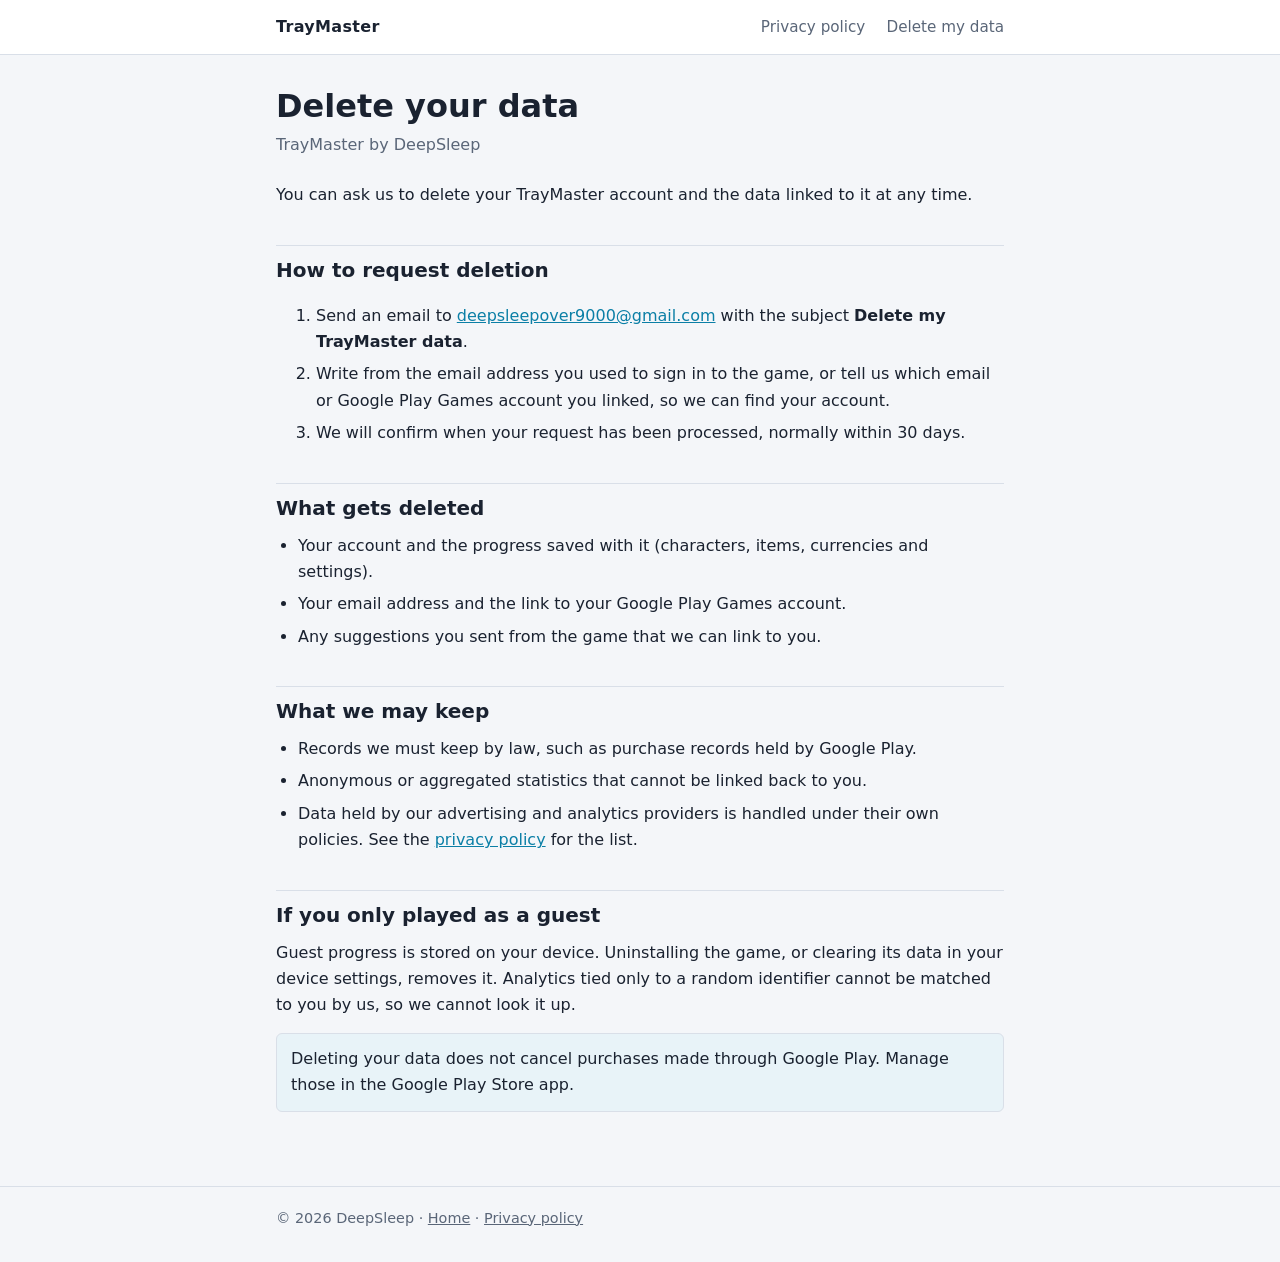
==== delete-account/index.html @ 9b9cc0de "privacy settings initial commit" ====
<!doctype html>
<html lang="en">
<head>
  <meta charset="utf-8">
  <meta name="viewport" content="width=device-width, initial-scale=1">
  <title>Delete Your Data - TrayMaster</title>
  <meta name="description" content="How to ask DeepSleep to delete your TrayMaster account and data.">
  <link rel="stylesheet" href="../assets/style.css">
</head>
<body>
  <header class="site">
    <div class="wrap">
      <a class="brand" href="../">TrayMaster</a>
      <nav>
        <a href="../privacy/">Privacy policy</a>
        <a href="./">Delete my data</a>
      </nav>
    </div>
  </header>

  <main>
    <div class="wrap">
      <h1>Delete your data</h1>
      <p class="meta">TrayMaster by DeepSleep</p>

      <p>You can ask us to delete your TrayMaster account and the data linked to it at any time.</p>

      <h2>How to request deletion</h2>
      <ol>
        <li>Send an email to <a href="mailto:deepsleepover9000@gmail.com?subject=Delete%20my%20TrayMaster%20data">deepsleepover9000@gmail.com</a> with the subject <strong>Delete my TrayMaster data</strong>.</li>
        <li>Write from the email address you used to sign in to the game, or tell us which email or Google Play Games account you linked, so we can find your account.</li>
        <li>We will confirm when your request has been processed, normally within 30 days.</li>
      </ol>

      <h2>What gets deleted</h2>
      <ul>
        <li>Your account and the progress saved with it (characters, items, currencies and settings).</li>
        <li>Your email address and the link to your Google Play Games account.</li>
        <li>Any suggestions you sent from the game that we can link to you.</li>
      </ul>

      <h2>What we may keep</h2>
      <ul>
        <li>Records we must keep by law, such as purchase records held by Google Play.</li>
        <li>Anonymous or aggregated statistics that cannot be linked back to you.</li>
        <li>Data held by our advertising and analytics providers is handled under their own policies. See the <a href="../privacy/">privacy policy</a> for the list.</li>
      </ul>

      <h2>If you only played as a guest</h2>
      <p>Guest progress is stored on your device. Uninstalling the game, or clearing its data in your device settings, removes it. Analytics tied only to a random identifier cannot be matched to you by us, so we cannot look it up.</p>

      <p class="note">Deleting your data does not cancel purchases made through Google Play. Manage those in the Google Play Store app.</p>
    </div>
  </main>

  <footer class="site">
    <div class="wrap">&copy; 2026 DeepSleep &middot; <a href="../">Home</a> &middot; <a href="../privacy/">Privacy policy</a></div>
  </footer>
</body>
</html>
---- assets/style.css ----
:root {
  --bg: #f4f6f9;
  --surface: #ffffff;
  --text: #1a2230;
  --muted: #5a6678;
  --line: #d9dfe8;
  --accent: #0b7fa6;
  --accent-ink: #ffffff;
  --note-bg: #e8f3f8;
}

@media (prefers-color-scheme: dark) {
  :root {
    --bg: #0e1522;
    --surface: #151e2f;
    --text: #e6ebf3;
    --muted: #9aa8bd;
    --line: #26324a;
    --accent: #4cc3e8;
    --accent-ink: #08121f;
    --note-bg: #12283a;
  }
}

* { box-sizing: border-box; }

html { -webkit-text-size-adjust: 100%; }

body {
  margin: 0;
  background: var(--bg);
  color: var(--text);
  font: 16px/1.65 system-ui, -apple-system, "Segoe UI", Roboto, "Helvetica Neue", Arial, sans-serif;
}

.wrap {
  max-width: 760px;
  margin: 0 auto;
  padding: 0 16px;
}

header.site {
  border-bottom: 1px solid var(--line);
  background: var(--surface);
}

header.site .wrap {
  display: flex;
  align-items: center;
  justify-content: space-between;
  gap: 16px;
  padding-top: 14px;
  padding-bottom: 14px;
}

header.site a.brand {
  font-weight: 700;
  letter-spacing: 0.02em;
  color: var(--text);
  text-decoration: none;
}

header.site nav a {
  margin-left: 16px;
  color: var(--muted);
  text-decoration: none;
  font-size: 0.95rem;
}

header.site nav a:hover { color: var(--accent); }

main { padding: 32px 0 56px; }

h1 {
  font-size: 2rem;
  line-height: 1.2;
  margin: 0 0 6px;
  text-wrap: balance;
}

h2 {
  font-size: 1.25rem;
  margin: 36px 0 8px;
  padding-top: 8px;
  border-top: 1px solid var(--line);
  text-wrap: balance;
}

h3 { font-size: 1.05rem; margin: 22px 0 4px; }

p, ul { margin: 0 0 14px; }

ul { padding-left: 22px; }

li { margin-bottom: 6px; }

a { color: var(--accent); }

.meta { color: var(--muted); margin: 0 0 24px; }

.note {
  background: var(--note-bg);
  border: 1px solid var(--line);
  border-radius: 6px;
  padding: 12px 14px;
  margin: 0 0 18px;
}

table {
  width: 100%;
  border-collapse: collapse;
  margin: 8px 0 18px;
  font-size: 0.95rem;
}

.table-scroll { overflow-x: auto; }

th, td {
  text-align: left;
  vertical-align: top;
  padding: 8px 10px;
  border-bottom: 1px solid var(--line);
}

th { color: var(--muted); font-weight: 600; white-space: nowrap; }

.button {
  display: inline-block;
  background: var(--accent);
  color: var(--accent-ink);
  padding: 10px 18px;
  border-radius: 6px;
  font-weight: 600;
  text-decoration: none;
}

footer.site {
  border-top: 1px solid var(--line);
  color: var(--muted);
  font-size: 0.9rem;
  padding: 20px 0 32px;
}

footer.site a { color: var(--muted); }

:focus-visible {
  outline: 3px solid var(--accent);
  outline-offset: 2px;
}
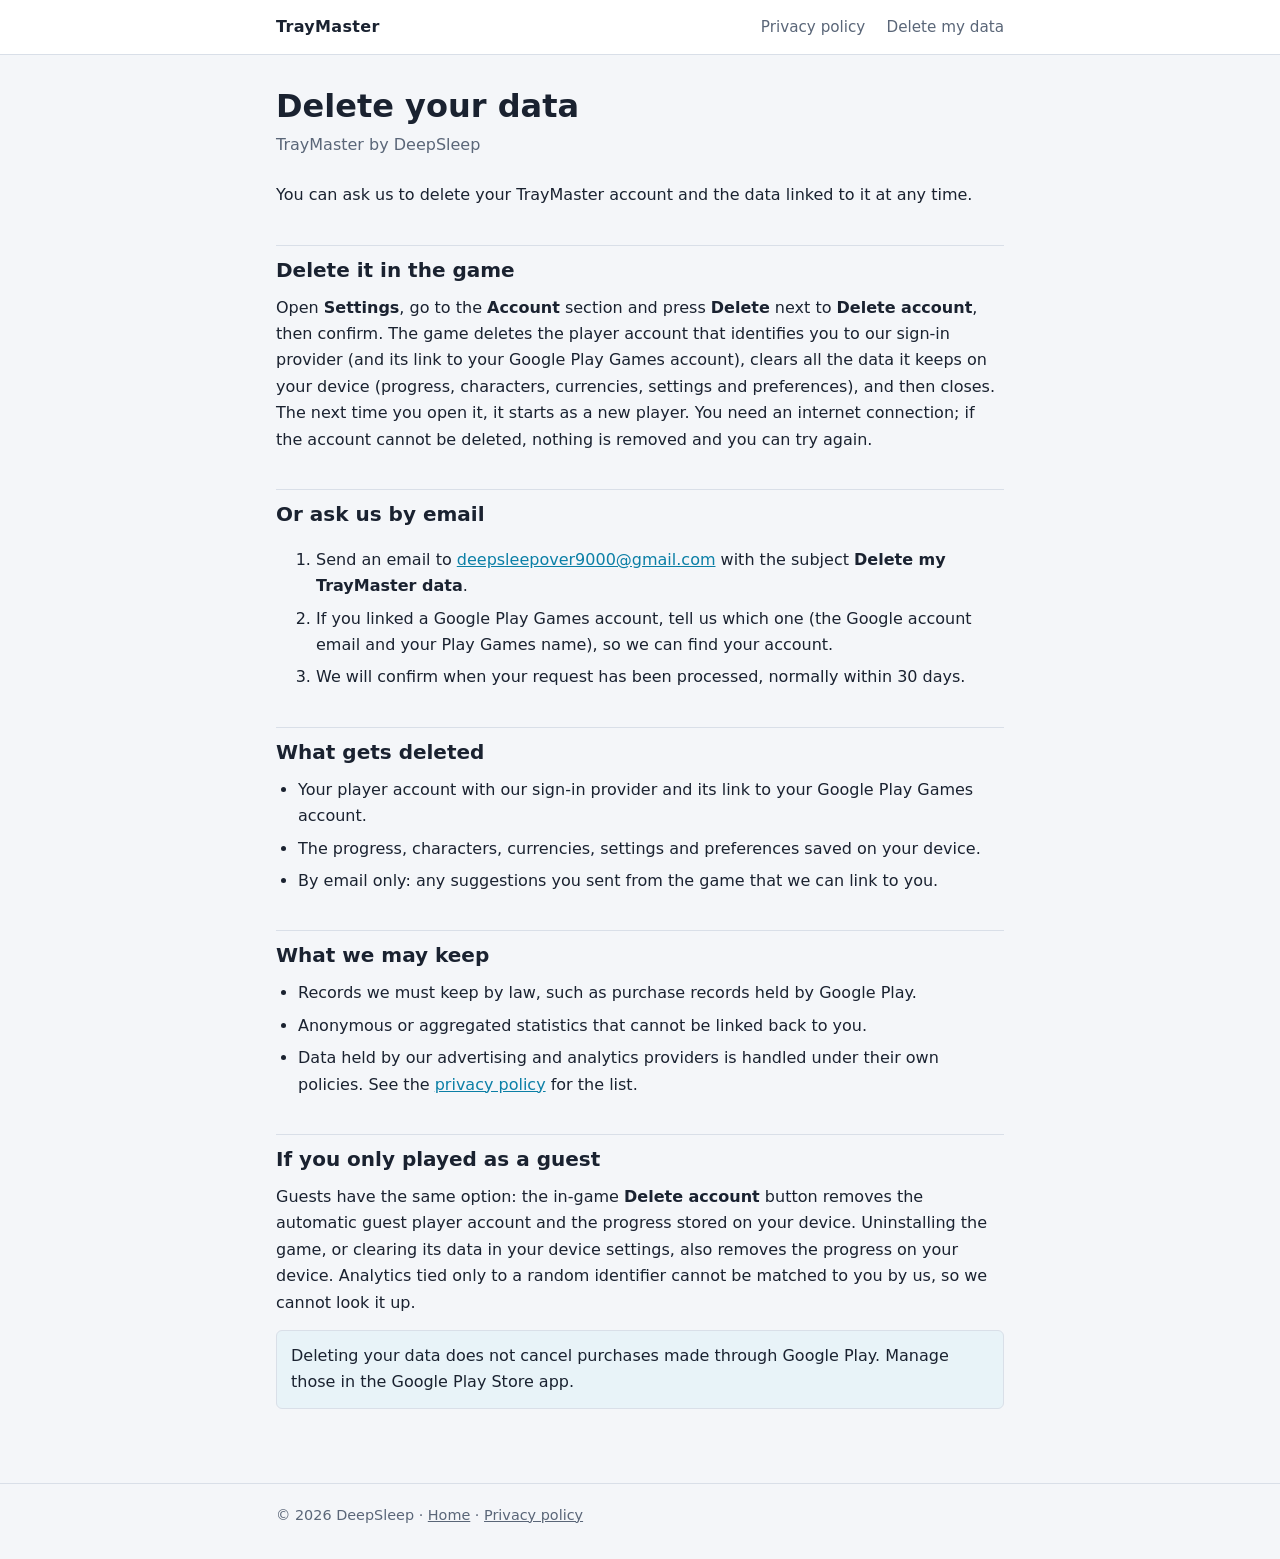
==== commit 49309a04: "delete account page update" ====
--- a/delete-account/index.html
+++ b/delete-account/index.html
@@ -25,18 +25,21 @@
 
       <p>You can ask us to delete your TrayMaster account and the data linked to it at any time.</p>
 
-      <h2>How to request deletion</h2>
+      <h2>Delete it in the game</h2>
+      <p>Open <strong>Settings</strong>, go to the <strong>Account</strong> section and press <strong>Delete</strong> next to <strong>Delete account</strong>, then confirm. The game deletes the player account that identifies you to our sign-in provider (and its link to your Google Play Games account), clears all the data it keeps on your device (progress, characters, currencies, settings and preferences), and then closes. The next time you open it, it starts as a new player. You need an internet connection; if the account cannot be deleted, nothing is removed and you can try again.</p>
+
+      <h2>Or ask us by email</h2>
       <ol>
         <li>Send an email to <a href="mailto:deepsleepover9000@gmail.com?subject=Delete%20my%20TrayMaster%20data">deepsleepover9000@gmail.com</a> with the subject <strong>Delete my TrayMaster data</strong>.</li>
-        <li>Write from the email address you used to sign in to the game, or tell us which email or Google Play Games account you linked, so we can find your account.</li>
+        <li>If you linked a Google Play Games account, tell us which one (the Google account email and your Play Games name), so we can find your account.</li>
         <li>We will confirm when your request has been processed, normally within 30 days.</li>
       </ol>
 
       <h2>What gets deleted</h2>
       <ul>
-        <li>Your account and the progress saved with it (characters, items, currencies and settings).</li>
-        <li>Your email address and the link to your Google Play Games account.</li>
-        <li>Any suggestions you sent from the game that we can link to you.</li>
+        <li>Your player account with our sign-in provider and its link to your Google Play Games account.</li>
+        <li>The progress, characters, currencies, settings and preferences saved on your device.</li>
+        <li>By email only: any suggestions you sent from the game that we can link to you.</li>
       </ul>
 
       <h2>What we may keep</h2>
@@ -47,7 +50,7 @@
       </ul>
 
       <h2>If you only played as a guest</h2>
-      <p>Guest progress is stored on your device. Uninstalling the game, or clearing its data in your device settings, removes it. Analytics tied only to a random identifier cannot be matched to you by us, so we cannot look it up.</p>
+      <p>Guests have the same option: the in-game <strong>Delete account</strong> button removes the automatic guest player account and the progress stored on your device. Uninstalling the game, or clearing its data in your device settings, also removes the progress on your device. Analytics tied only to a random identifier cannot be matched to you by us, so we cannot look it up.</p>
 
       <p class="note">Deleting your data does not cancel purchases made through Google Play. Manage those in the Google Play Store app.</p>
     </div>
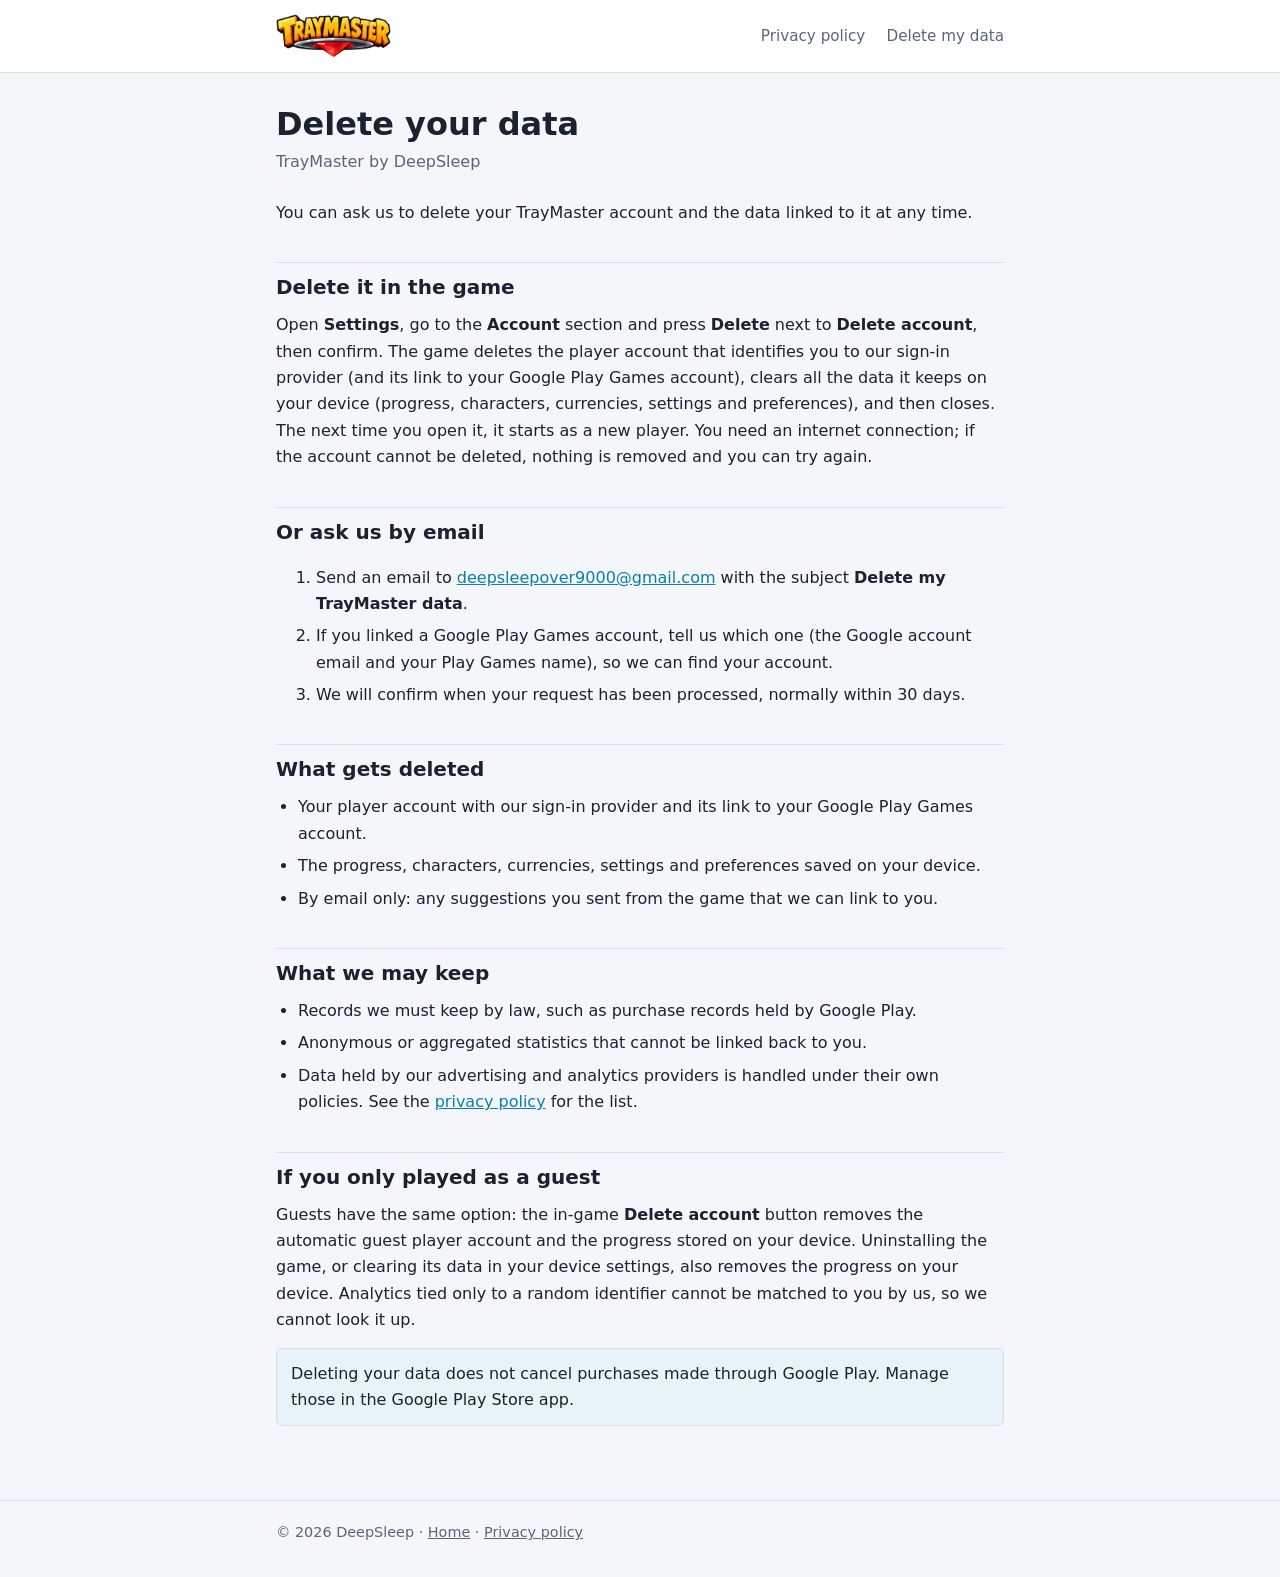
==== commit 832bee5a: "more more changes" ====
--- a/delete-account/index.html
+++ b/delete-account/index.html
@@ -10,7 +10,7 @@
 <body>
   <header class="site">
     <div class="wrap">
-      <a class="brand" href="../">TrayMaster</a>
+      <a class="brand brand-logo" href="../"><img src="../assets/traymaster-logo.png" alt="TrayMaster" width="640" height="244"></a>
       <nav>
         <a href="../privacy/">Privacy policy</a>
         <a href="./">Delete my data</a>
--- a/assets/style.css
+++ b/assets/style.css
@@ -60,6 +60,20 @@
   text-decoration: none;
 }
 
+header.site a.brand-logo { line-height: 0; flex: none; }
+
+header.site a.brand-logo img {
+  display: block;
+  height: 44px;
+  width: auto;
+}
+
+@media (max-width: 420px) {
+  header.site .wrap { flex-wrap: wrap; }
+  header.site a.brand-logo img { height: 34px; }
+  header.site nav a { margin-left: 12px; }
+}
+
 header.site nav a {
   margin-left: 16px;
   color: var(--muted);
@@ -76,6 +90,29 @@
   line-height: 1.2;
   margin: 0 0 6px;
   text-wrap: balance;
+}
+
+h1.logo { margin: 0 0 10px; line-height: 0; }
+
+/* The DeepSleep logo, drawn as a mask so it takes the theme's text colour. */
+h1.logo a { display: inline-block; width: min(100%, 200px); }
+
+h1.logo .logo-mark {
+  display: block;
+  width: min(100%, 200px);
+  aspect-ratio: 500 / 470;
+  background: var(--text);
+  -webkit-mask: url("deepsleep-logo.png") left center / contain no-repeat;
+          mask: url("deepsleep-logo.png") left center / contain no-repeat;
+}
+
+img.hero {
+  display: block;
+  width: 100%;
+  height: auto;
+  border-radius: 10px;
+  border: 1px solid var(--line);
+  margin: 0 0 20px;
 }
 
 h2 {
